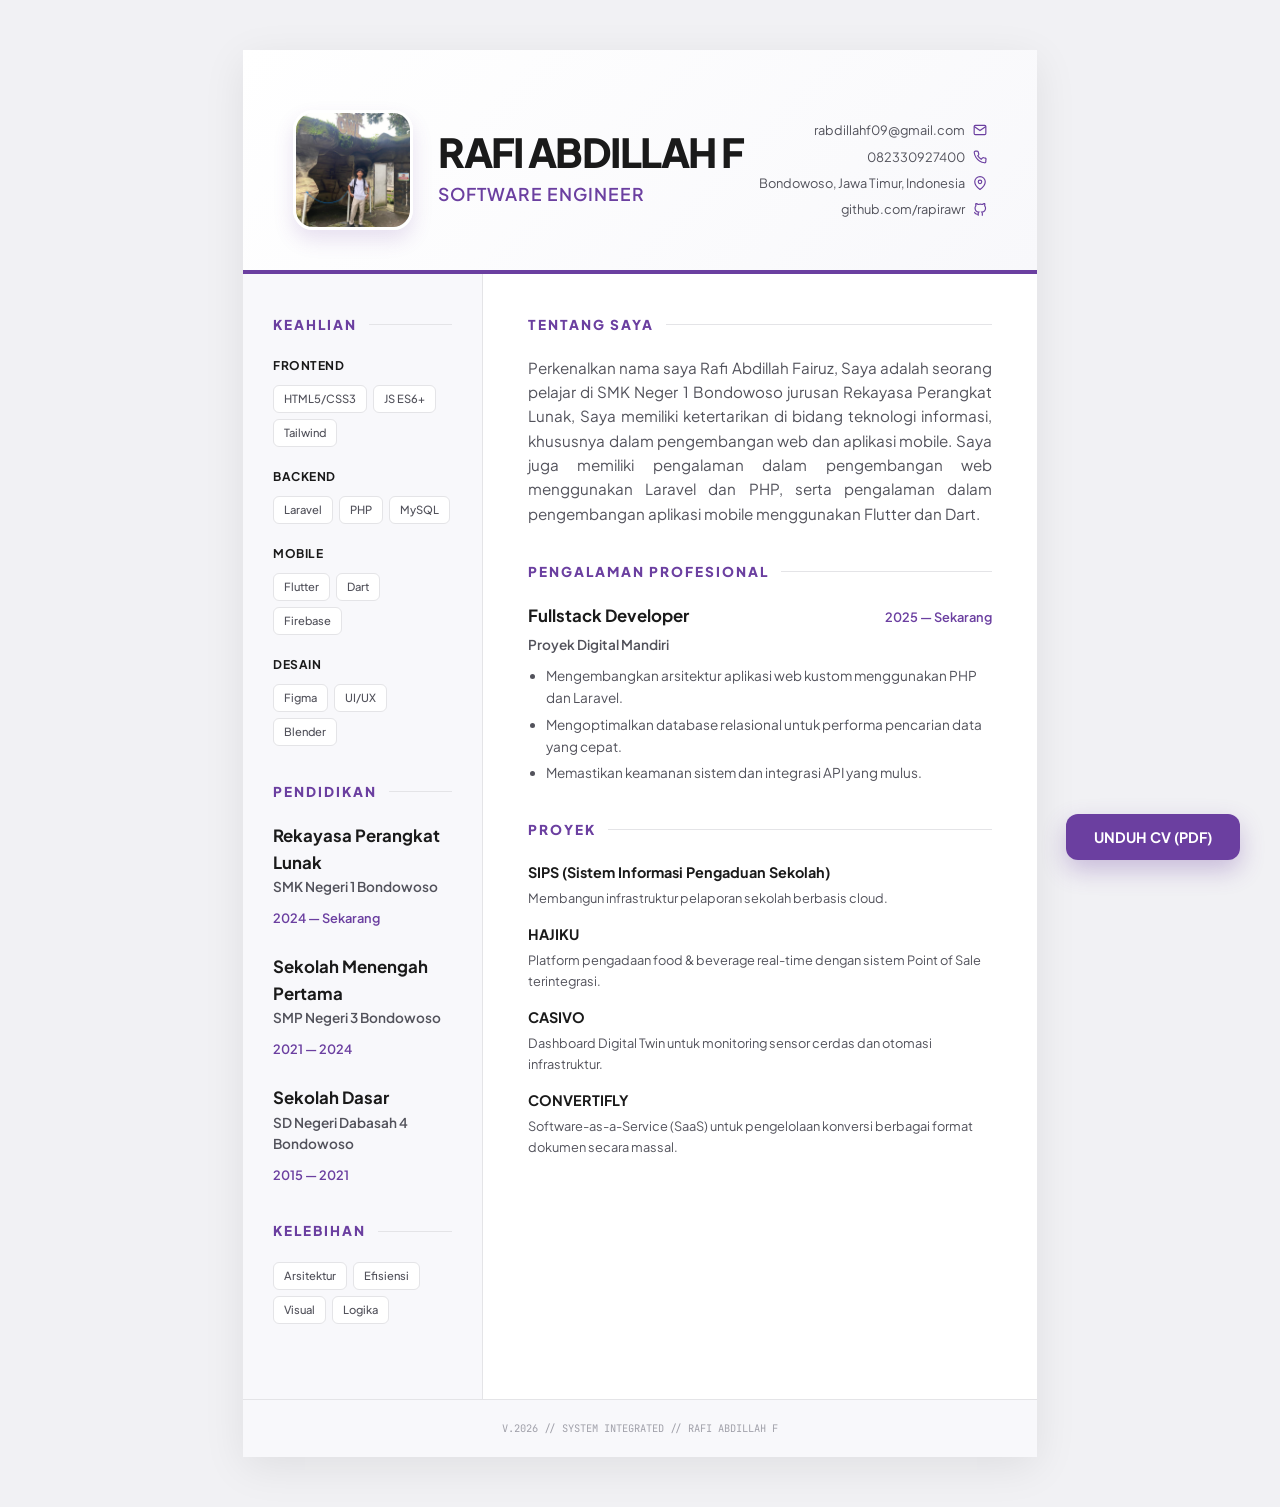
==== cv.html @ 3d77d0e7 "update cv" ====
<!DOCTYPE html>
<html lang="id">
<head>
    <meta charset="UTF-8">
    <meta name="viewport" content="width=device-width, initial-scale=1.0">
    <title>CV - RAFI ABDILLAH F</title>
    <link rel="preconnect" href="https://fonts.googleapis.com">
    <link rel="preconnect" href="https://fonts.gstatic.com" crossorigin>
    <link href="https://fonts.googleapis.com/css2?family=Plus+Jakarta+Sans:wght@300;400;500;600;700;800&family=JetBrains+Mono:wght@400;500&display=swap" rel="stylesheet">
    <link rel="icon" type="image/png" href="asset/img/favicon.png">
<style>
        :root {
            --primary: #6B3FA0;
            --secondary: #552E80;
            --accent: #9d6cdb;
            --text-main: #1A1A1A;
            --text-sub: #52525B;
            --border: #E4E4E7;
            --bg-light: #F8F8FB;
            --sidebar-bg: #FFFFFF;
        }

        * {
            margin: 0;
            padding: 0;
            box-sizing: border-box;
            -webkit-print-color-adjust: exact;
            print-color-adjust: exact;
        }

        body {
            font-family: 'Plus Jakarta Sans', sans-serif;
            color: var(--text-main);
            line-height: 1.6;
            background: #f1f1f4;
            padding: 50px 0;
        }

        .cv-page {
            width: 210mm;
            min-height: 297mm;
            margin: 0 auto;
            background: white;
            box-shadow: 0 10px 40px rgba(0,0,0,0.08);
            position: relative;
            display: flex;
            flex-direction: column;
        }

        @media print {
            body { background: white; padding: 0; }
            .cv-page { box-shadow: none; margin: 0; width: 100%; }
            .no-print { display: none; }
        }

        /* HEADER STYLES */
        .cv-header {
            padding: 60px 50px 40px;
            display: flex;
            justify-content: space-between;
            align-items: center;
            background: linear-gradient(135deg, #fff 0%, var(--bg-light) 100%);
            border-bottom: 4px solid var(--primary);
        }

        .profile-wrap {
            display: flex;
            align-items: center;
            gap: 25px;
        }

        .profile-photo {
            width: 120px;
            height: 120px;
            border-radius: 20px;
            object-fit: cover;
            border: 3px solid white;
            box-shadow: 0 10px 20px rgba(107, 63, 160, 0.15);
        }

        .name-meta h1 {
            font-size: 2.5rem;
            font-weight: 800;
            letter-spacing: -1.5px;
            color: var(--text-main);
            line-height: 1;
            margin-bottom: 8px;
        }

        .name-meta p {
            font-size: 1.1rem;
            color: var(--primary);
            font-weight: 600;
            letter-spacing: 1px;
            text-transform: uppercase;
        }

        .header-contact {
            text-align: right;
            display: flex;
            flex-direction: column;
            gap: 6px;
        }

        .contact-item {
            font-size: 0.8rem;
            color: var(--text-sub);
            display: flex;
            align-items: center;
            justify-content: flex-end;
            gap: 8px;
            text-decoration: none;
        }

        .contact-item svg {
            width: 14px;
            height: 14px;
            color: var(--primary);
        }

        /* BODY LAYOUT */
        .cv-body {
            flex: 1;
            display: grid;
            grid-template-columns: 240px 1fr;
            gap: 0;
        }

        .sidebar {
            background: var(--bg-light);
            padding: 40px 30px;
            border-right: 1px solid var(--border);
        }

        .main-content {
            padding: 40px 45px;
        }

        /* SECTION STYLES */
        .section {
            margin-bottom: 35px;
        }

        .section-title {
            font-size: 0.85rem;
            font-weight: 800;
            text-transform: uppercase;
            letter-spacing: 2px;
            color: var(--primary);
            margin-bottom: 20px;
            display: flex;
            align-items: center;
            gap: 12px;
        }

        .section-title::after {
            content: '';
            flex: 1;
            height: 1px;
            background: var(--border);
        }

        .summary-text {
            font-size: 0.95rem;
            color: var(--text-sub);
            text-align: justify;
            margin-bottom: 20px;
        }

        /* EXPERIENCE & EDUCATION */
        .exp-item {
            margin-bottom: 25px;
            position: relative;
        }

        .exp-header {
            display: flex;
            justify-content: space-between;
            align-items: baseline;
            margin-bottom: 4px;
        }

        .exp-title {
            font-size: 1.05rem;
            font-weight: 700;
            color: var(--text-main);
        }

        .exp-date {
            font-size: 0.8rem;
            font-weight: 600;
            color: var(--primary);
        }

        .exp-sub {
            font-size: 0.85rem;
            font-weight: 600;
            color: var(--text-sub);
            margin-bottom: 10px;
        }

        .exp-list {
            padding-left: 18px;
            font-size: 0.85rem;
            color: var(--text-sub);
        }

        .exp-list li {
            margin-bottom: 5px;
        }

        /* SKILLS TAGS */
        .skill-group {
            margin-bottom: 20px;
        }

        .skill-group-title {
            font-size: 0.75rem;
            font-weight: 700;
            text-transform: uppercase;
            color: var(--text-main);
            margin-bottom: 10px;
            letter-spacing: 0.5px;
        }

        .tags-wrap {
            display: flex;
            flex-wrap: wrap;
            gap: 6px;
        }

        .skill-tag {
            font-size: 0.7rem;
            font-weight: 500;
            padding: 4px 10px;
            background: white;
            border: 1px solid var(--border);
            border-radius: 6px;
            color: var(--text-sub);
        }

        /* PROJECTS */
        .project-card {
            margin-bottom: 15px;
        }

        .project-card h4 {
            font-size: 0.9rem;
            font-weight: 700;
            margin-bottom: 4px;
            color: var(--text-main);
        }

        .project-card p {
            font-size: 0.8rem;
            color: var(--text-sub);
        }

        /* BUTTONS */
        .print-btn {
            position: fixed;
            bottom: 40px;
            right: 40px;
            background: var(--primary);
            color: white;
            border: none;
            padding: 14px 28px;
            border-radius: 12px;
            font-family: inherit;
            font-weight: 700;
            font-size: 0.9rem;
            cursor: pointer;
            box-shadow: 0 10px 25px rgba(107, 63, 160, 0.3);
            transition: all 0.3s;
            z-index: 1000;
        }

        .print-btn:hover {
            transform: translateY(-3px);
            box-shadow: 0 15px 30px rgba(107, 63, 160, 0.4);
        }

        .footer-info {
            padding: 20px 50px;
            background: var(--bg-light);
            border-top: 1px solid var(--border);
            text-align: center;
            font-size: 0.65rem;
            color: #A1A1AA;
            font-family: 'JetBrains Mono', monospace;
        }

    </style>
</head>
<body>

    <button class="print-btn no-print" onclick="window.print()">
        UNDUH CV (PDF)
    </button>

    <div class="cv-page">
        <header class="cv-header">
            <div class="profile-wrap">
                <img src="asset/img/hero.jpg" alt="Rafi Abdillah F" class="profile-photo">
                <div class="name-meta">
                    <h1>RAFI ABDILLAH F</h1>
                    <p>Software Engineer</p>
                </div>
            </div>
            <div class="header-contact">
                <a href="mailto:rabdillahf09@gmail.com" class="contact-item">
                    rabdillahf09@gmail.com
                    <svg viewBox="0 0 24 24" fill="none" stroke="currentColor" stroke-width="2"><path d="M4 4h16c1.1 0 2 .9 2 2v12c0 1.1-.9 2-2 2H4c-1.1 0-2-.9-2-2V6c0-1.1.9-2 2-2z"/><path d="m22 6-10 7L2 6"/></svg>
                </a>
                <span class="contact-item">
                    082330927400
                    <svg viewBox="0 0 24 24" fill="none" stroke="currentColor" stroke-width="2"><path d="M22 16.92v3a2 2 0 0 1-2.18 2 19.79 19.79 0 0 1-8.63-3.07 19.5 19.5 0 0 1-6-6 19.79 19.79 0 0 1-3.07-8.67A2 2 0 0 1 4.11 2h3a2 2 0 0 1 2 1.72 12.84 12.84 0 0 0 .7 2.81 2 2 0 0 1-.45 2.11L8.09 9.91a16 16 0 0 0 6 6l2.27-2.27a2 2 0 0 1 2.11-.45 12.84 12.84 0 0 0 2.81.7A2 2 0 0 1 22 16.92z"/></svg>
                </span>
                <span class="contact-item">
                    Bondowoso, Jawa Timur, Indonesia
                    <svg viewBox="0 0 24 24" fill="none" stroke="currentColor" stroke-width="2"><path d="M21 10c0 7-9 13-9 13s-9-6-9-13a9 9 0 0 1 18 0z"/><circle cx="12" cy="10" r="3"/></svg>
                </span>
                <a href="https://github.com/rapirawr" class="contact-item">
                    github.com/rapirawr
                    <svg viewBox="0 0 24 24" fill="none" stroke="currentColor" stroke-width="2"><path d="M9 19c-5 1.5-5-2.5-7-3m14 6v-3.87a3.37 3.37 0 0 0-.94-2.61c3.14-.35 6.44-1.54 6.44-7A5.44 5.44 0 0 0 20 4.77 5.07 5.07 0 0 0 19.91 1S18.73.65 16 2.48a13.38 13.38 0 0 0-7 0C6.27.65 5.09 1 5.09 1A5.07 5.07 0 0 0 5 4.77a5.44 5.44 0 0 0-1.5 3.78c0 5.42 3.3 6.61 6.44 7A3.37 3.37 0 0 0 9 18.13V22"/></svg>
                </a>
            </div>
        </header>

        <div class="cv-body">
            <aside class="sidebar">
                <section class="section">
                    <h2 class="section-title">Keahlian</h2>
                    
                    <div class="skill-group">
                        <h4 class="skill-group-title">Frontend</h4>
                        <div class="tags-wrap">
                            <span class="skill-tag">HTML5/CSS3</span>
                            <span class="skill-tag">JS ES6+</span>
                            <span class="skill-tag">Tailwind</span>
                        </div>
                    </div>

                    <div class="skill-group">
                        <h4 class="skill-group-title">Backend</h4>
                        <div class="tags-wrap">
                            <span class="skill-tag">Laravel</span>
                            <span class="skill-tag">PHP</span>
                            <span class="skill-tag">MySQL</span>
                        </div>
                    </div>

                    <div class="skill-group">
                        <h4 class="skill-group-title">Mobile</h4>
                        <div class="tags-wrap">
                            <span class="skill-tag">Flutter</span>
                            <span class="skill-tag">Dart</span>
                            <span class="skill-tag">Firebase</span>
                        </div>
                    </div>

                    <div class="skill-group">
                        <h4 class="skill-group-title">Desain</h4>
                        <div class="tags-wrap">
                            <span class="skill-tag">Figma</span>
                            <span class="skill-tag">UI/UX</span>
                            <span class="skill-tag">Blender</span>
                        </div>
                    </div>
                </section>

                <section class="section">
                    <h2 class="section-title">Pendidikan</h2>
                    <div class="exp-item">
                        <div class="exp-title">Rekayasa Perangkat Lunak</div>
                        <div class="exp-sub">SMK Negeri 1 Bondowoso</div>
                        <div class="exp-date">2024 — Sekarang</div>
                    </div>
                    <div class="exp-item">
                        <div class="exp-title">Sekolah Menengah Pertama</div>
                        <div class="exp-sub">SMP Negeri 3 Bondowoso</div>
                        <div class="exp-date">2021 — 2024</div>
                    </div>
                    <div class="exp-item">
                        <div class="exp-title">Sekolah Dasar</div>
                        <div class="exp-sub">SD Negeri Dabasah 4 Bondowoso</div>
                        <div class="exp-date">2015 — 2021</div>
                    </div>
                </section>

                <section class="section">
                    <h2 class="section-title">Kelebihan</h2>
                    <div class="tags-wrap">
                        <span class="skill-tag">Arsitektur</span>
                        <span class="skill-tag">Efisiensi</span>
                        <span class="skill-tag">Visual</span>
                        <span class="skill-tag">Logika</span>
                    </div>
                </section>
            </aside>

            <main class="main-content">
                <section class="section">
                    <h2 class="section-title">Tentang Saya</h2>
                    <p class="summary-text">
                        Perkenalkan nama saya Rafi Abdillah Fairuz, Saya adalah seorang pelajar di SMK Neger 1 Bondowoso jurusan Rekayasa Perangkat Lunak, Saya memiliki ketertarikan di bidang teknologi informasi, khususnya dalam pengembangan web dan aplikasi mobile. Saya juga memiliki pengalaman dalam pengembangan web menggunakan Laravel dan PHP, serta pengalaman dalam pengembangan aplikasi mobile menggunakan Flutter dan Dart.
                    </p>
                </section>

                <section class="section">
                    <h2 class="section-title">Pengalaman Profesional</h2>
                    
                    <div class="exp-item">
                        <div class="exp-header">
                            <h3 class="exp-title">Fullstack Developer</h3>
                            <span class="exp-date">2025 — Sekarang</span>
                        </div>
                        <div class="exp-sub">Proyek Digital Mandiri</div>
                        <ul class="exp-list">
                            <li>Mengembangkan arsitektur aplikasi web kustom menggunakan PHP dan Laravel.</li>
                            <li>Mengoptimalkan database relasional untuk performa pencarian data yang cepat.</li>
                            <li>Memastikan keamanan sistem dan integrasi API yang mulus.</li>
                        </ul>
                    </div>
                </section>

                <section class="section">
                    <h2 class="section-title">Proyek</h2>

                    <div class="project-card">
                        <h4>SIPS (Sistem Informasi Pengaduan Sekolah)</h4>
                        <p>Membangun infrastruktur pelaporan sekolah berbasis cloud.</p>
                    </div>
                    
                    <div class="project-card">
                        <h4>HAJIKU</h4>
                        <p>Platform pengadaan food & beverage real-time dengan sistem Point of Sale terintegrasi.</p>
                    </div>

                    <div class="project-card">
                        <h4>CASIVO</h4>
                        <p>Dashboard Digital Twin untuk monitoring sensor cerdas dan otomasi infrastruktur.</p>
                    </div>

                    <div class="project-card">
                        <h4>CONVERTIFLY</h4>
                        <p>Software-as-a-Service (SaaS) untuk pengelolaan konversi berbagai format dokumen secara massal.</p>
                    </div>
                </section>
            </main>
        </div>

        <footer class="footer-info">
            V.2026 // SYSTEM INTEGRATED // RAFI ABDILLAH F
        </footer>
    </div>

</body>
</html>
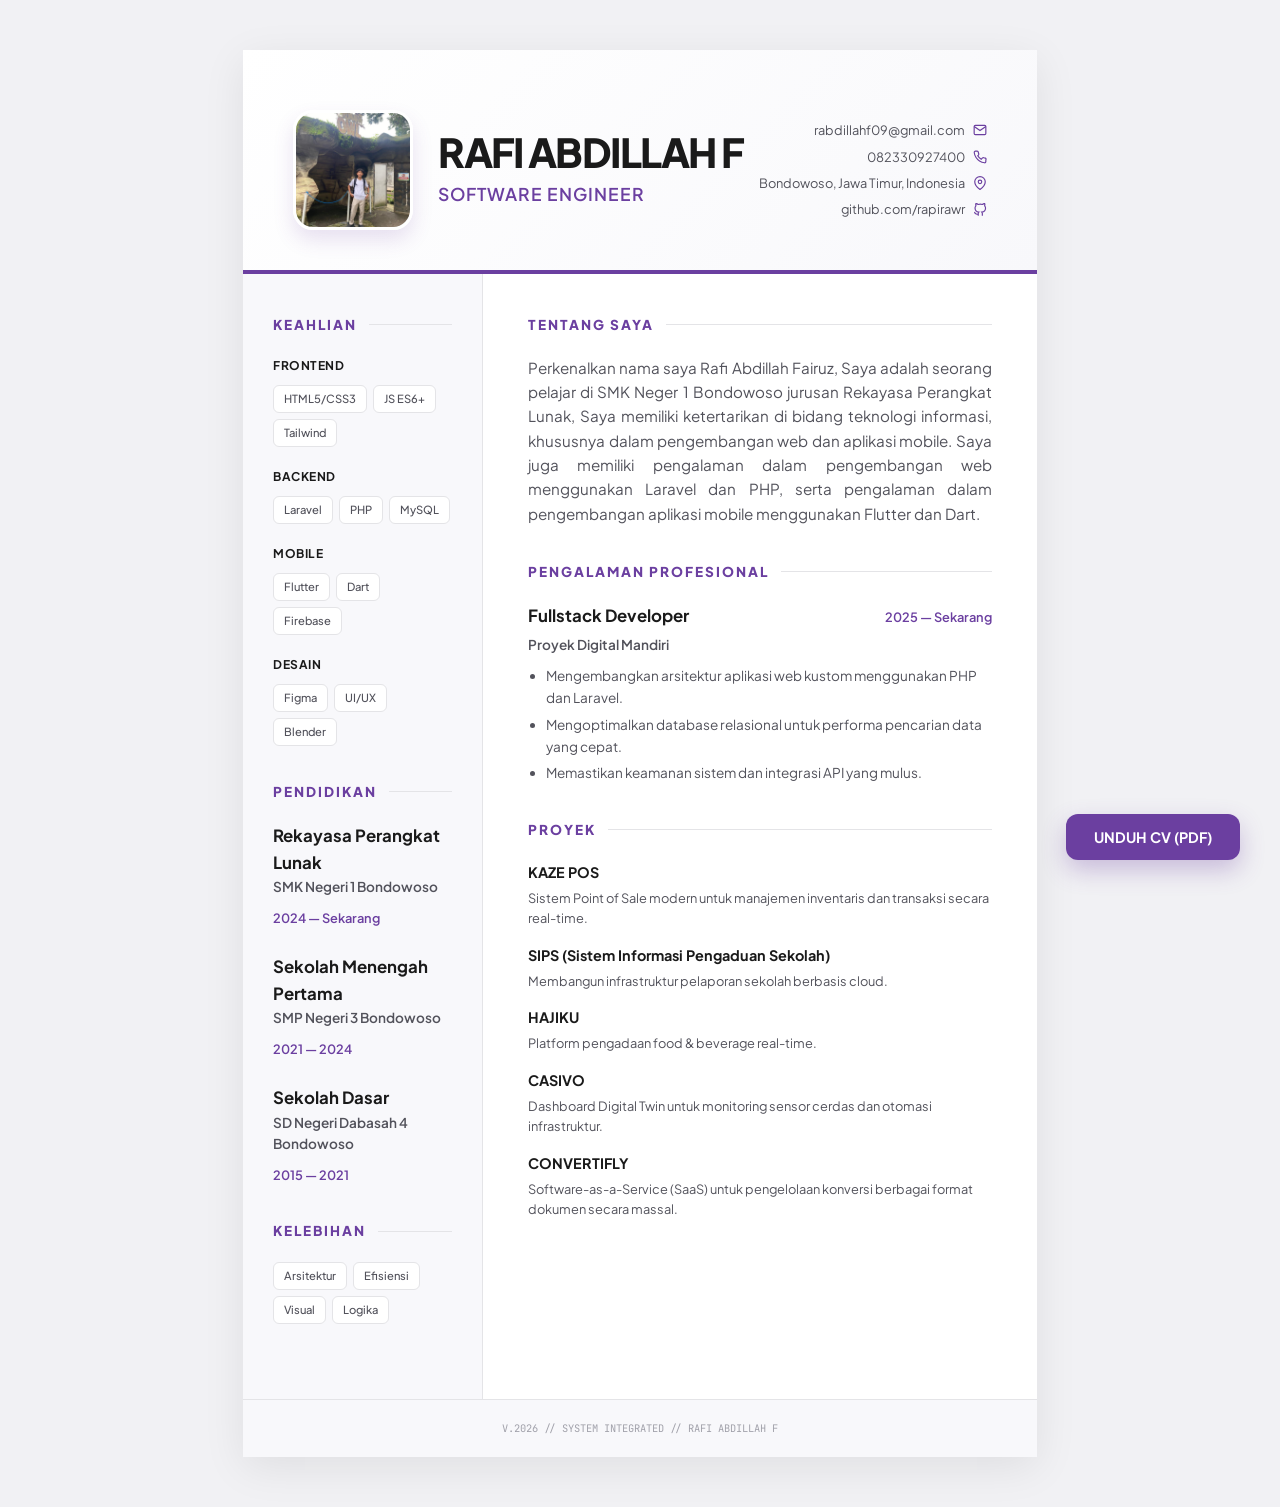
==== commit c3a9f563: "update cv" ====
--- a/cv.html
+++ b/cv.html
@@ -428,13 +428,18 @@
                     <h2 class="section-title">Proyek</h2>
 
                     <div class="project-card">
+                        <h4>KAZE POS</h4>
+                        <p>Sistem Point of Sale modern untuk manajemen inventaris dan transaksi secara real-time.</p>
+                    </div>
+
+                    <div class="project-card">
                         <h4>SIPS (Sistem Informasi Pengaduan Sekolah)</h4>
                         <p>Membangun infrastruktur pelaporan sekolah berbasis cloud.</p>
                     </div>
                     
                     <div class="project-card">
                         <h4>HAJIKU</h4>
-                        <p>Platform pengadaan food & beverage real-time dengan sistem Point of Sale terintegrasi.</p>
+                        <p>Platform pengadaan food & beverage real-time.</p>
                     </div>
 
                     <div class="project-card">
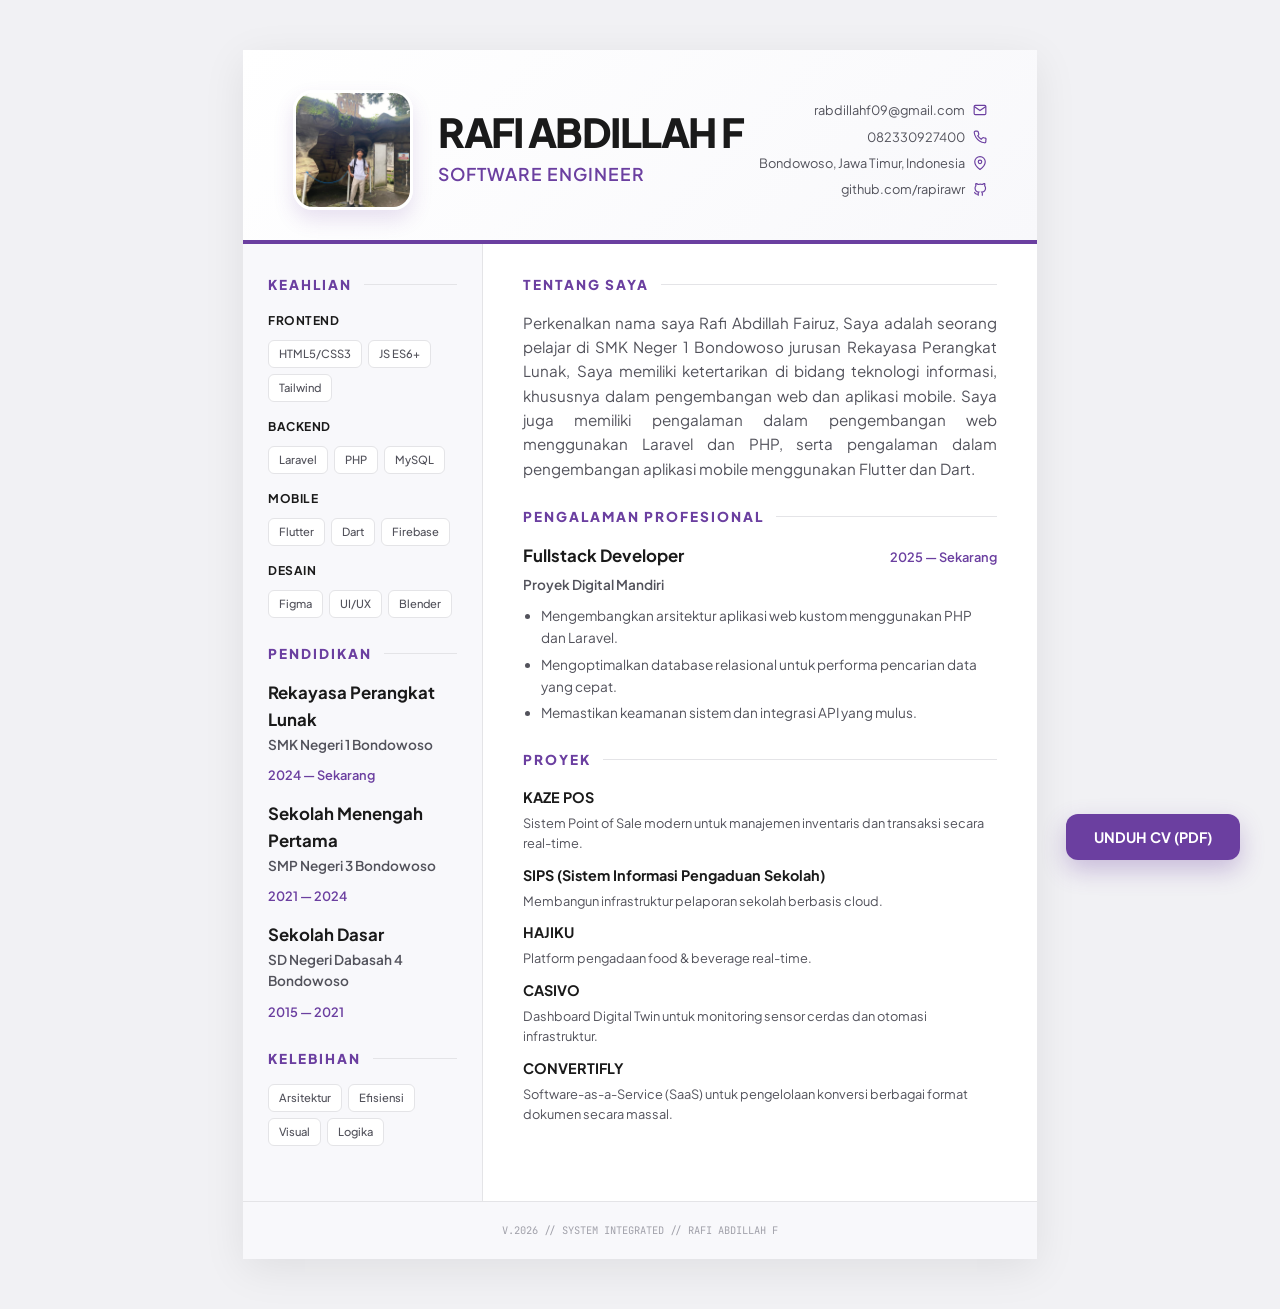
==== commit 412cb3a8: "update cv" ====
--- a/cv.html
+++ b/cv.html
@@ -55,7 +55,7 @@
 
         /* HEADER STYLES */
         .cv-header {
-            padding: 60px 50px 40px;
+            padding: 40px 50px 30px;
             display: flex;
             justify-content: space-between;
             align-items: center;
@@ -128,17 +128,17 @@
 
         .sidebar {
             background: var(--bg-light);
-            padding: 40px 30px;
+            padding: 30px 25px;
             border-right: 1px solid var(--border);
         }
 
         .main-content {
-            padding: 40px 45px;
+            padding: 30px 40px;
         }
 
         /* SECTION STYLES */
         .section {
-            margin-bottom: 35px;
+            margin-bottom: 25px;
         }
 
         .section-title {
@@ -147,7 +147,7 @@
             text-transform: uppercase;
             letter-spacing: 2px;
             color: var(--primary);
-            margin-bottom: 20px;
+            margin-bottom: 15px;
             display: flex;
             align-items: center;
             gap: 12px;
@@ -164,12 +164,12 @@
             font-size: 0.95rem;
             color: var(--text-sub);
             text-align: justify;
-            margin-bottom: 20px;
+            margin-bottom: 15px;
         }
 
         /* EXPERIENCE & EDUCATION */
         .exp-item {
-            margin-bottom: 25px;
+            margin-bottom: 15px;
             position: relative;
         }
 
@@ -211,7 +211,7 @@
 
         /* SKILLS TAGS */
         .skill-group {
-            margin-bottom: 20px;
+            margin-bottom: 15px;
         }
 
         .skill-group-title {
@@ -241,7 +241,7 @@
 
         /* PROJECTS */
         .project-card {
-            margin-bottom: 15px;
+            margin-bottom: 10px;
         }
 
         .project-card h4 {
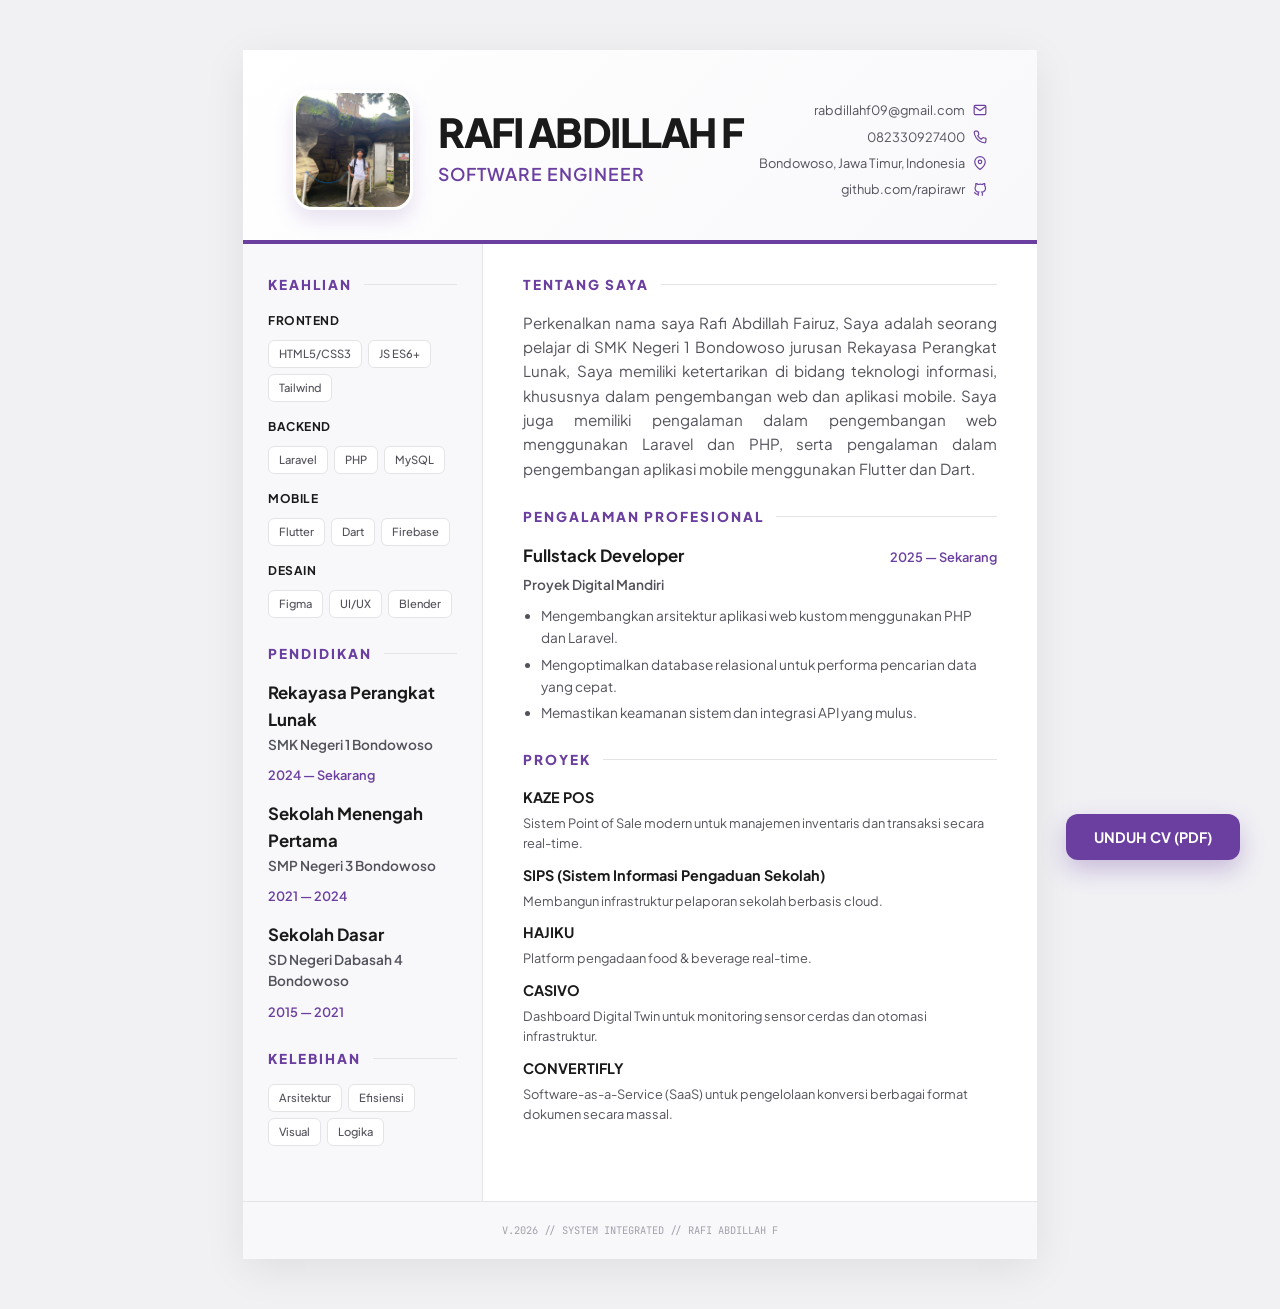
==== commit e813833b: "update cv" ====
--- a/cv.html
+++ b/cv.html
@@ -403,7 +403,7 @@
                 <section class="section">
                     <h2 class="section-title">Tentang Saya</h2>
                     <p class="summary-text">
-                        Perkenalkan nama saya Rafi Abdillah Fairuz, Saya adalah seorang pelajar di SMK Neger 1 Bondowoso jurusan Rekayasa Perangkat Lunak, Saya memiliki ketertarikan di bidang teknologi informasi, khususnya dalam pengembangan web dan aplikasi mobile. Saya juga memiliki pengalaman dalam pengembangan web menggunakan Laravel dan PHP, serta pengalaman dalam pengembangan aplikasi mobile menggunakan Flutter dan Dart.
+                        Perkenalkan nama saya Rafi Abdillah Fairuz, Saya adalah seorang pelajar di SMK Negeri 1 Bondowoso jurusan Rekayasa Perangkat Lunak, Saya memiliki ketertarikan di bidang teknologi informasi, khususnya dalam pengembangan web dan aplikasi mobile. Saya juga memiliki pengalaman dalam pengembangan web menggunakan Laravel dan PHP, serta pengalaman dalam pengembangan aplikasi mobile menggunakan Flutter dan Dart.
                     </p>
                 </section>
 
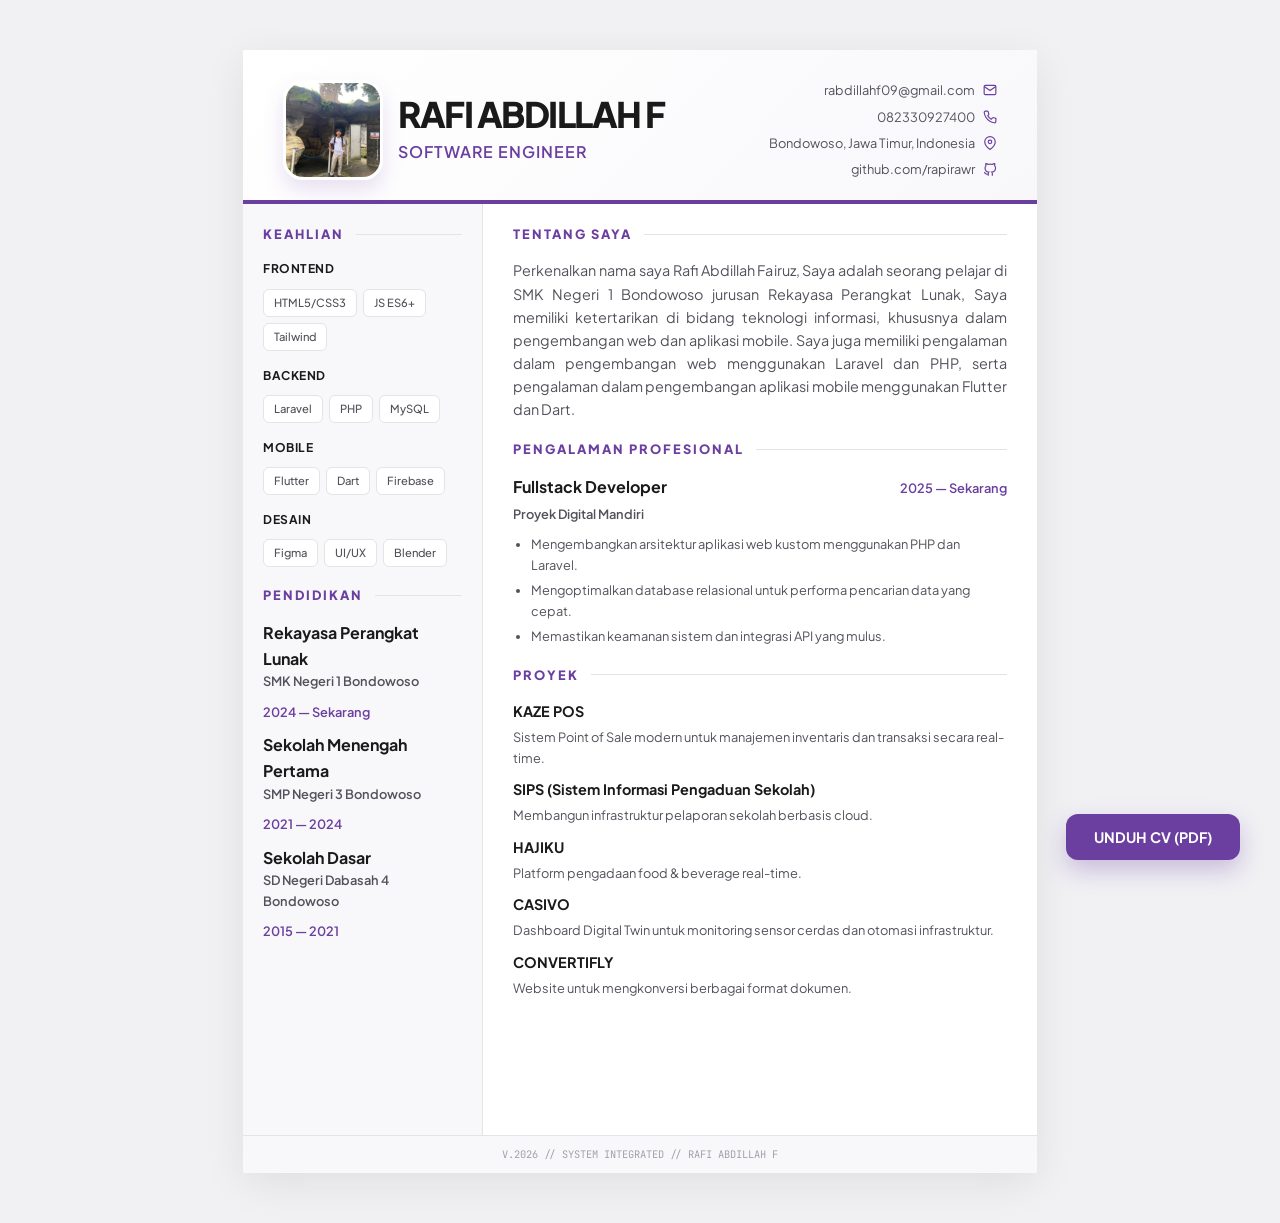
==== commit f102fdb7: "update cv" ====
--- a/cv.html
+++ b/cv.html
@@ -55,7 +55,7 @@
 
         /* HEADER STYLES */
         .cv-header {
-            padding: 40px 50px 30px;
+            padding: 30px 40px 20px;
             display: flex;
             justify-content: space-between;
             align-items: center;
@@ -66,12 +66,12 @@
         .profile-wrap {
             display: flex;
             align-items: center;
-            gap: 25px;
+            gap: 15px;
         }
 
         .profile-photo {
-            width: 120px;
-            height: 120px;
+            width: 100px;
+            height: 100px;
             border-radius: 20px;
             object-fit: cover;
             border: 3px solid white;
@@ -79,7 +79,7 @@
         }
 
         .name-meta h1 {
-            font-size: 2.5rem;
+            font-size: 2.2rem;
             font-weight: 800;
             letter-spacing: -1.5px;
             color: var(--text-main);
@@ -88,7 +88,7 @@
         }
 
         .name-meta p {
-            font-size: 1.1rem;
+            font-size: 1rem;
             color: var(--primary);
             font-weight: 600;
             letter-spacing: 1px;
@@ -128,21 +128,21 @@
 
         .sidebar {
             background: var(--bg-light);
-            padding: 30px 25px;
+            padding: 20px 20px;
             border-right: 1px solid var(--border);
         }
 
         .main-content {
-            padding: 30px 40px;
+            padding: 20px 30px;
         }
 
         /* SECTION STYLES */
         .section {
-            margin-bottom: 25px;
+            margin-bottom: 18px;
         }
 
         .section-title {
-            font-size: 0.85rem;
+            font-size: 0.8rem;
             font-weight: 800;
             text-transform: uppercase;
             letter-spacing: 2px;
@@ -161,7 +161,7 @@
         }
 
         .summary-text {
-            font-size: 0.95rem;
+            font-size: 0.9rem;
             color: var(--text-sub);
             text-align: justify;
             margin-bottom: 15px;
@@ -169,7 +169,7 @@
 
         /* EXPERIENCE & EDUCATION */
         .exp-item {
-            margin-bottom: 15px;
+            margin-bottom: 10px;
             position: relative;
         }
 
@@ -181,7 +181,7 @@
         }
 
         .exp-title {
-            font-size: 1.05rem;
+            font-size: 1rem;
             font-weight: 700;
             color: var(--text-main);
         }
@@ -193,7 +193,7 @@
         }
 
         .exp-sub {
-            font-size: 0.85rem;
+            font-size: 0.8rem;
             font-weight: 600;
             color: var(--text-sub);
             margin-bottom: 10px;
@@ -201,7 +201,7 @@
 
         .exp-list {
             padding-left: 18px;
-            font-size: 0.85rem;
+            font-size: 0.8rem;
             color: var(--text-sub);
         }
 
@@ -281,7 +281,7 @@
         }
 
         .footer-info {
-            padding: 20px 50px;
+            padding: 10px 50px;
             background: var(--bg-light);
             border-top: 1px solid var(--border);
             text-align: center;
@@ -388,7 +388,7 @@
                     </div>
                 </section>
 
-                <section class="section">
+                <!-- <section class="section">
                     <h2 class="section-title">Kelebihan</h2>
                     <div class="tags-wrap">
                         <span class="skill-tag">Arsitektur</span>
@@ -396,7 +396,7 @@
                         <span class="skill-tag">Visual</span>
                         <span class="skill-tag">Logika</span>
                     </div>
-                </section>
+                </section> -->
             </aside>
 
             <main class="main-content">
@@ -449,7 +449,7 @@
 
                     <div class="project-card">
                         <h4>CONVERTIFLY</h4>
-                        <p>Software-as-a-Service (SaaS) untuk pengelolaan konversi berbagai format dokumen secara massal.</p>
+                        <p>Website untuk mengkonversi berbagai format dokumen.</p>
                     </div>
                 </section>
             </main>
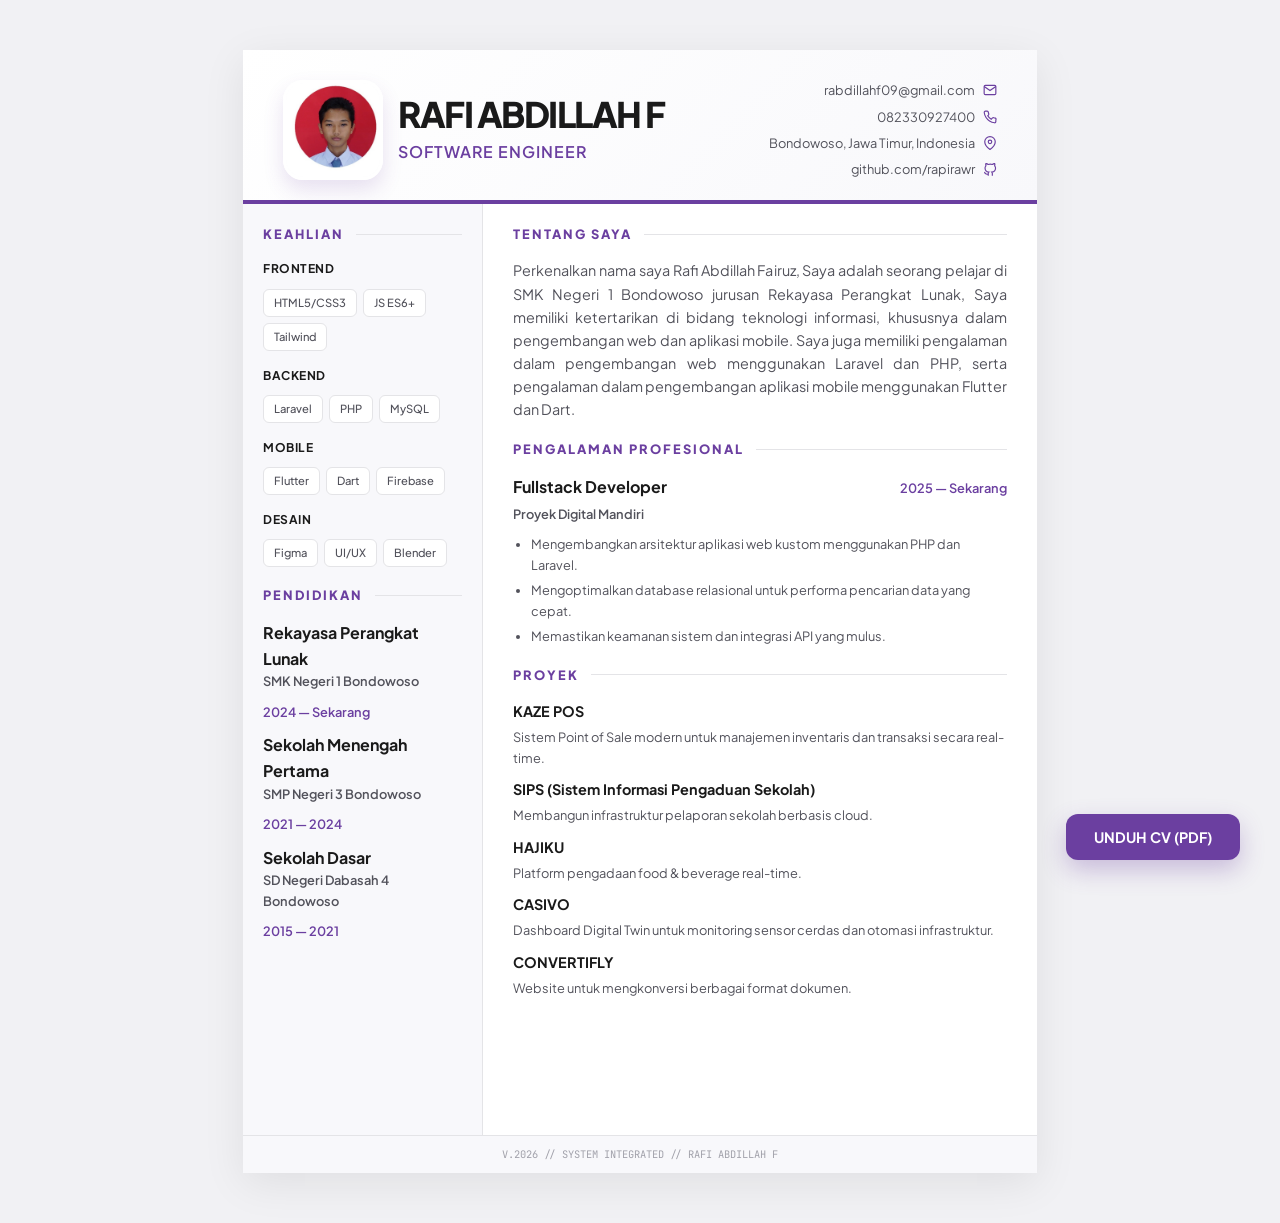
==== commit fb68476a: "update cv" ====
--- a/cv.html
+++ b/cv.html
@@ -301,7 +301,7 @@
     <div class="cv-page">
         <header class="cv-header">
             <div class="profile-wrap">
-                <img src="asset/img/hero.jpg" alt="Rafi Abdillah F" class="profile-photo">
+                <img src="asset/img/cv.jpg" alt="Rafi Abdillah F" class="profile-photo">
                 <div class="name-meta">
                     <h1>RAFI ABDILLAH F</h1>
                     <p>Software Engineer</p>
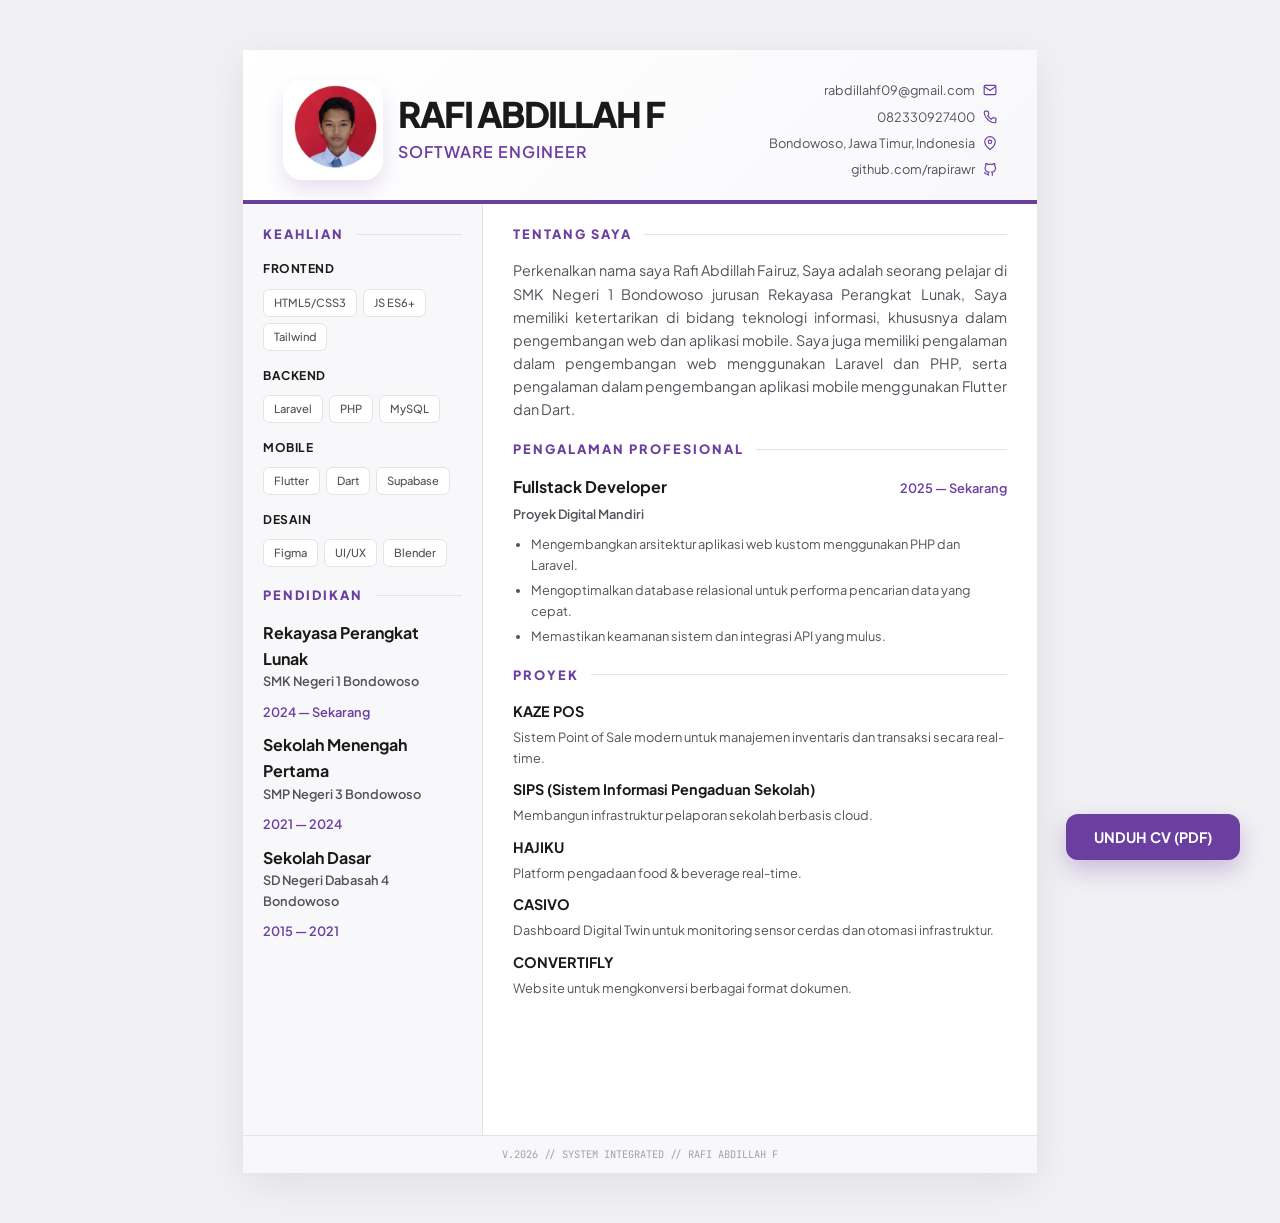
==== commit acb1614e: "update cv" ====
--- a/cv.html
+++ b/cv.html
@@ -355,7 +355,7 @@
                         <div class="tags-wrap">
                             <span class="skill-tag">Flutter</span>
                             <span class="skill-tag">Dart</span>
-                            <span class="skill-tag">Firebase</span>
+                            <span class="skill-tag">Supabase</span>
                         </div>
                     </div>
 
